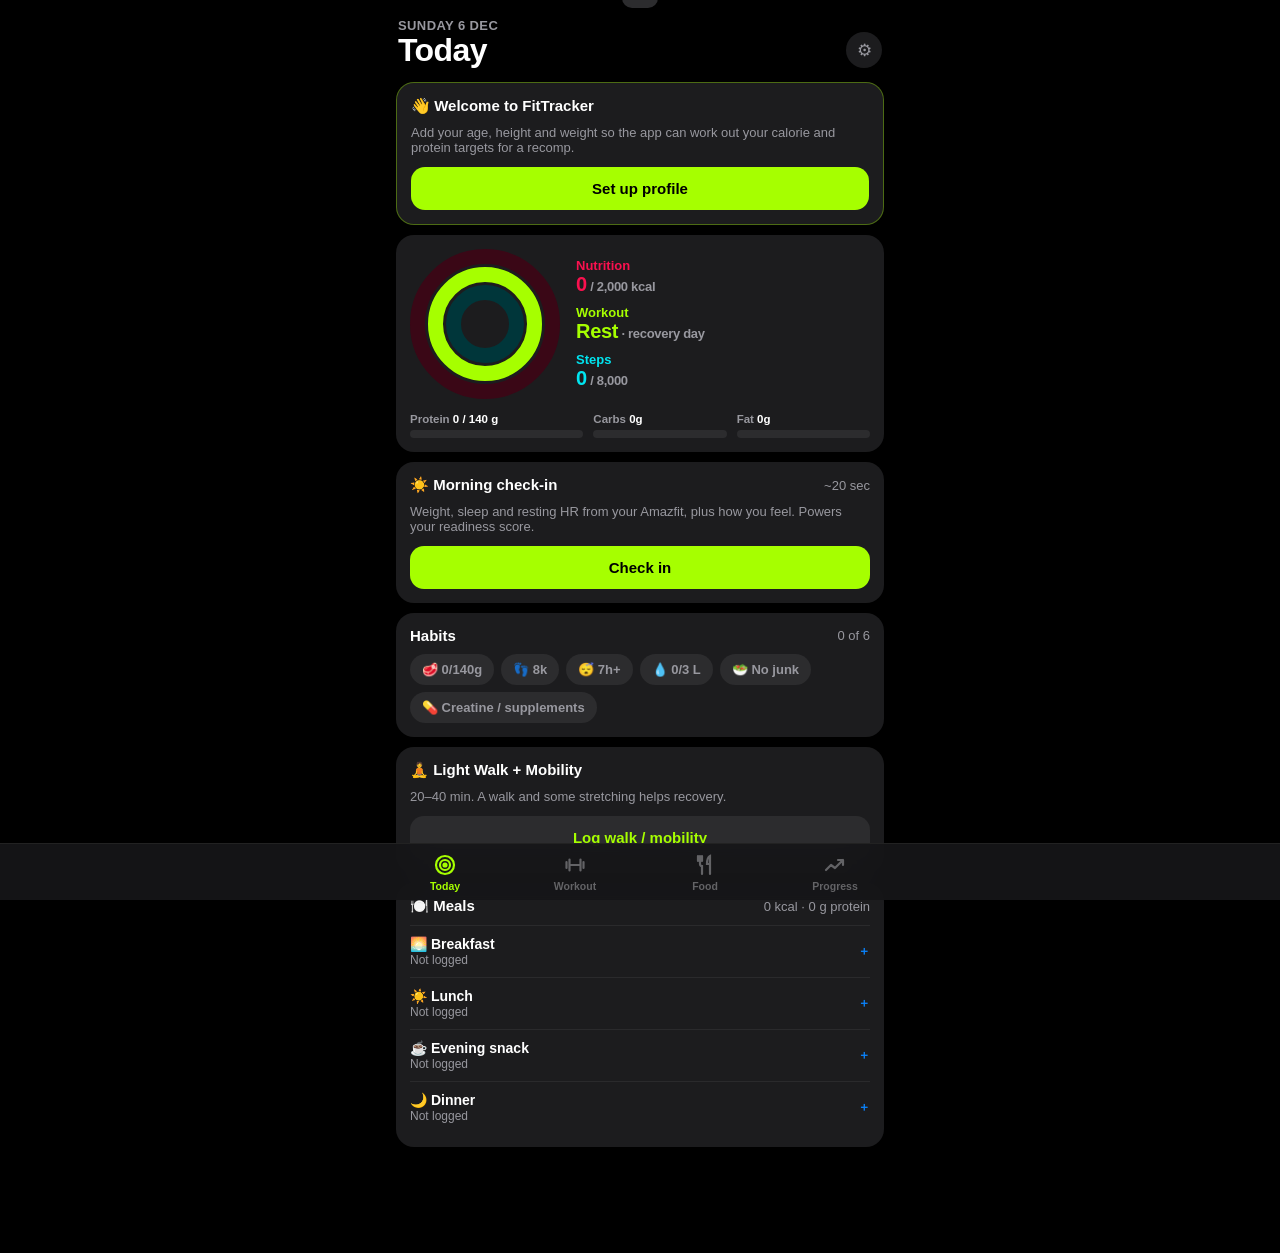
==== v2/index.html @ 28b0819d "Build FitTracker v2: dark recomp tracker under /v2/ New installable, offline-capable app (static ES " ====
<!DOCTYPE html>
<html lang="en">
<head>
<meta charset="utf-8">
<meta name="viewport" content="width=device-width, initial-scale=1, viewport-fit=cover">
<meta name="theme-color" content="#000000">
<meta name="color-scheme" content="dark">
<meta name="apple-mobile-web-app-capable" content="yes">
<meta name="mobile-web-app-capable" content="yes">
<meta name="apple-mobile-web-app-status-bar-style" content="black-translucent">
<meta name="apple-mobile-web-app-title" content="FitTracker">
<meta name="description" content="Personal recomp tracker: workouts, food, habits and weekly review.">
<title>FitTracker</title>
<link rel="manifest" href="manifest.webmanifest">
<link rel="icon" href="icons/icon.svg" type="image/svg+xml">
<link rel="apple-touch-icon" href="icons/icon-192.png">
<link rel="stylesheet" href="css/app.css">
</head>
<body>
<main class="app">
  <section class="screen" id="screen-today"></section>
  <section class="screen" id="screen-workout"></section>
  <section class="screen" id="screen-food"></section>
  <section class="screen" id="screen-progress"></section>
</main>

<div class="rest" id="rest">
  <div class="prog"></div>
  <span>⏱ Rest</span><span class="time grow">0:00</span>
  <button data-a="restAdd" data-s="-15">−15</button>
  <button data-a="restAdd" data-s="15">+15</button>
  <button data-a="restSkip">Skip</button>
</div>

<nav class="tabbar"><div class="tabbar-in">
  <button class="tab" data-a="tab" data-t="today">
    <svg viewBox="0 0 24 24" fill="none" stroke="currentColor" stroke-width="2.2"><circle cx="12" cy="12" r="9"/><circle cx="12" cy="12" r="5"/><circle cx="12" cy="12" r="1.5" fill="currentColor"/></svg>Today</button>
  <button class="tab" data-a="tab" data-t="workout">
    <svg viewBox="0 0 24 24" fill="none" stroke="currentColor" stroke-width="2.2" stroke-linecap="round"><path d="M6.5 6.5v11M17.5 6.5v11M3.5 9v6M20.5 9v6M6.5 12h11"/></svg>Workout</button>
  <button class="tab" data-a="tab" data-t="food">
    <svg viewBox="0 0 24 24" fill="none" stroke="currentColor" stroke-width="2.2" stroke-linecap="round"><path d="M7 3v8a2 2 0 0 0 2 2v8M5 3v5M9 3v5M17 21V3c-2 1-3 4-3 8h3"/></svg>Food</button>
  <button class="tab" data-a="tab" data-t="progress">
    <svg viewBox="0 0 24 24" fill="none" stroke="currentColor" stroke-width="2.2" stroke-linecap="round" stroke-linejoin="round"><path d="M3 17l5-5 4 3 8-8M15 7h5v5"/></svg>Progress</button>
</div></nav>

<div class="overlay" id="overlay"></div>
<div class="sheet" id="sheet" role="dialog" aria-modal="true">
  <div class="sheet-h"><h2 id="sheet-title"></h2><div class="row"><span id="sheet-right"></span><button class="icon-btn" data-a="closeSheet" aria-label="Close">✕</button></div></div>
  <div class="sheet-b" id="sheet-body"></div>
</div>
<div class="toast" id="toast"></div>

<script type="module" src="js/app.js"></script>
</body>
</html>
---- v2/css/app.css ----
:root {
  --bg: #000;
  --c1: #1C1C1E;
  --c2: #2C2C2E;
  --c3: #3A3A3C;
  --line: #2A2A2C;
  --t1: #FFFFFF;
  --t2: #98989F;
  --t3: #636366;
  --pink: #FA114F;
  --green: #A6FF00;
  --cyan: #00E5F0;
  --blue: #0A84FF;
  --orange: #FF9F0A;
  --yellow: #FFD60A;
  --purple: #BF5AF2;
  --red: #FF453A;
  --r: 18px;
  --safe-top: env(safe-area-inset-top, 0px);
  --safe-bot: env(safe-area-inset-bottom, 0px);
  --font: -apple-system, BlinkMacSystemFont, "SF Pro Text", "Segoe UI", Roboto, "Helvetica Neue", Arial, sans-serif;
  color-scheme: dark;
}
* { box-sizing: border-box; margin: 0; padding: 0; -webkit-tap-highlight-color: transparent; }
html, body { background: var(--bg); }
body {
  font-family: var(--font);
  color: var(--t1);
  font-size: 15px;
  -webkit-font-smoothing: antialiased;
  min-height: 100dvh;
  overflow-x: hidden;
}
button { font: inherit; color: inherit; background: none; border: none; cursor: pointer; }
input, select, textarea { font: inherit; color: var(--t1); }
input[type=number] { -moz-appearance: textfield; }
input::-webkit-outer-spin-button, input::-webkit-inner-spin-button { -webkit-appearance: none; margin: 0; }

.app { max-width: 520px; margin: 0 auto; padding: calc(var(--safe-top) + 10px) 16px calc(96px + var(--safe-bot)); }
.screen { display: none; }
.screen.active { display: block; animation: fade .18s ease; }
#screen-workout { padding-bottom: 70px; }
@keyframes fade { from { opacity: 0; transform: translateY(4px); } to { opacity: 1; transform: none; } }

/* ── header ── */
.top { display: flex; justify-content: space-between; align-items: flex-end; margin: 8px 2px 14px; gap: 10px; }
.eyebrow { font-size: 13px; color: var(--t2); font-weight: 600; text-transform: uppercase; letter-spacing: .4px; }
.title { font-size: 32px; font-weight: 800; letter-spacing: -.6px; line-height: 1.1; }
.icon-btn { width: 36px; height: 36px; border-radius: 50%; background: var(--c1); display: inline-flex; align-items: center; justify-content: center; color: var(--t2); font-size: 17px; flex-shrink: 0; }
.datenav { display: inline-flex; align-items: center; gap: 4px; }
.datenav button { color: var(--t2); font-size: 18px; padding: 0 6px; }

/* ── cards ── */
.card { background: var(--c1); border-radius: var(--r); padding: 14px; margin-bottom: 10px; }
.ch { font-size: 15px; font-weight: 700; margin-bottom: 10px; display: flex; justify-content: space-between; align-items: center; gap: 8px; }
.ch small, .muted { font-size: 13px; color: var(--t2); font-weight: 500; }
.dim { color: var(--t3); }
.sec-title { font-size: 20px; font-weight: 800; margin: 18px 2px 10px; letter-spacing: -.3px; }
.row { display: flex; align-items: center; gap: 10px; }
.between { justify-content: space-between; }
.grow { flex: 1; min-width: 0; }
.big { font-size: 40px; font-weight: 800; letter-spacing: -1px; line-height: 1; }
.num { font-variant-numeric: tabular-nums; }
.hr { height: 1px; background: var(--line); margin: 10px 0; }
.empty { color: var(--t3); font-size: 13.5px; text-align: center; padding: 14px 0; }

/* ── buttons ── */
.btn { display: block; width: 100%; background: var(--green); color: #000; font-weight: 800; font-size: 15px; border-radius: 14px; padding: 13px; text-align: center; }
.btn.ghost { background: var(--c2); color: var(--green); }
.btn.dark { background: var(--c2); color: var(--t1); }
.btn.danger { background: rgba(255,69,58,.15); color: var(--red); }
.btn.sm { display: inline-block; width: auto; padding: 8px 14px; font-size: 13.5px; border-radius: 100px; }
.btn:active { opacity: .75; }
.link { color: var(--green); font-weight: 700; font-size: 13.5px; }
.link.blue { color: var(--blue); }
.link.red { color: var(--red); }
.btn-row { display: flex; gap: 8px; }
.btn-row > * { flex: 1; }

/* ── chips ── */
.chips { display: flex; flex-wrap: wrap; gap: 7px; }
.chip { padding: 8px 12px; border-radius: 100px; background: var(--c2); font-size: 13px; font-weight: 600; color: var(--t2); white-space: nowrap; }
.chip.on { background: rgba(166,255,0,.14); color: var(--green); }
.chip.sel { background: var(--t1); color: #000; }
.chips.scroll { flex-wrap: nowrap; overflow-x: auto; scrollbar-width: none; margin: 0 -16px; padding: 0 16px; }
.chips.scroll::-webkit-scrollbar { display: none; }

/* ── tab bar ── */
.tabbar {
  position: fixed; left: 0; right: 0; bottom: 0; z-index: 50;
  background: rgba(22,22,24,.92); border-top: 1px solid #222;
  backdrop-filter: blur(20px) saturate(1.6); -webkit-backdrop-filter: blur(20px) saturate(1.6);
  padding-bottom: var(--safe-bot);
}
.tabbar-in { max-width: 520px; margin: 0 auto; display: flex; }
.tab { flex: 1; display: flex; flex-direction: column; align-items: center; gap: 3px; font-size: 10.5px; color: var(--t3); font-weight: 600; padding: 9px 0 8px; }
.tab svg { width: 24px; height: 24px; }
.tab.on { color: var(--green); }

/* ── rings ── */
.rings { display: flex; align-items: center; gap: 16px; }
.rings svg { flex-shrink: 0; }
.rings svg circle { transition: stroke-dasharray .6s cubic-bezier(.3,.7,.2,1); }
.leg > div { margin-bottom: 9px; }
.leg > div:last-child { margin-bottom: 0; }
.leg .l { font-size: 13px; font-weight: 600; }
.leg .v { font-size: 20px; font-weight: 800; letter-spacing: -.3px; }
.leg .v span { font-size: 13px; color: var(--t2); font-weight: 600; }

/* ── stats ── */
.mini { display: flex; gap: 14px; flex-wrap: wrap; margin-top: 4px; }
.mini div { font-size: 11.5px; color: var(--t2); }
.mini b { display: block; color: var(--t1); font-size: 14px; }
.grid3 { display: grid; grid-template-columns: repeat(3, 1fr); gap: 8px; margin-bottom: 10px; }
.grid2 { display: grid; grid-template-columns: repeat(2, 1fr); gap: 8px; }
.st { background: var(--c1); border-radius: 14px; padding: 10px; }
.card .st { background: var(--c2); }
.st .l { font-size: 11px; color: var(--t2); font-weight: 600; }
.st .v { font-size: 19px; font-weight: 800; margin-top: 3px; letter-spacing: -.3px; }
.bar { height: 8px; background: var(--c2); border-radius: 10px; overflow: hidden; margin-top: 5px; }
.bar i { display: block; height: 100%; border-radius: 10px; transition: width .5s; }
.macros { display: grid; grid-template-columns: 1.3fr 1fr 1fr; gap: 10px; margin-top: 12px; }
.macros .n { font-size: 11.5px; color: var(--t2); font-weight: 600; }
.macros .n b { color: var(--t1); }

.c-pink { color: var(--pink); } .c-green { color: var(--green); } .c-cyan { color: var(--cyan); }
.c-blue { color: var(--blue); } .c-orange { color: var(--orange); } .c-yellow { color: var(--yellow); }
.c-red { color: var(--red); } .c-purple { color: var(--purple); }

/* ── list rows ── */
.li { display: flex; align-items: center; gap: 10px; padding: 10px 0; border-top: 1px solid var(--line); }
.li:first-child { border-top: none; }
.card .ch + .li { border-top: 1px solid var(--line); }
.li .t { font-size: 14px; font-weight: 600; }
.li .s { font-size: 12px; color: var(--t2); margin-top: 1px; }
.li .k { text-align: right; font-weight: 700; font-size: 14px; white-space: nowrap; }
.li .k span { display: block; color: var(--blue); font-weight: 600; font-size: 12px; }
.li.tap:active { opacity: .6; }
.badge { display: inline-block; font-size: 10.5px; font-weight: 800; border-radius: 6px; padding: 2px 6px; vertical-align: middle; }
.badge.pr { background: var(--orange); color: #000; }
.badge.junk { background: rgba(255,69,58,.18); color: var(--red); }
.badge.prot { background: rgba(10,132,255,.18); color: var(--blue); }
.daybadge { width: 44px; text-align: center; padding: 6px 0; border-radius: 10px; font-size: 11px; font-weight: 800; background: var(--c2); color: var(--t2); flex-shrink: 0; }
.daybadge.today { background: var(--green); color: #000; }
.check { width: 22px; height: 22px; border-radius: 50%; border: 2px solid var(--c3); display: inline-flex; align-items: center; justify-content: center; font-size: 12px; flex-shrink: 0; }
.check.on { background: var(--green); border-color: var(--green); color: #000; font-weight: 900; }

/* ── workout session ── */
.sess-top { display: flex; justify-content: space-between; align-items: center; margin: 8px 2px 12px; }
.exn { font-size: 16px; font-weight: 800; color: var(--cyan); }
.sets { width: 100%; border-collapse: collapse; margin-top: 8px; font-size: 13.5px; }
.sets th { font-size: 11px; color: var(--t3); font-weight: 700; text-align: center; padding: 4px 0; }
.sets td { text-align: center; padding: 4px 2px; }
.sets td.p { color: var(--t3); font-size: 12px; }
.sets td.n { color: var(--t2); font-weight: 700; width: 28px; }
.sets input { width: 58px; background: var(--c2); border: none; border-radius: 8px; padding: 7px 0; font-weight: 700; text-align: center; outline: none; font-size: 15px; }
.sets input:focus { box-shadow: 0 0 0 2px var(--cyan); }
.sets input::placeholder { color: var(--t3); }
.tick { width: 34px; height: 30px; border-radius: 8px; background: var(--c2); display: inline-flex; align-items: center; justify-content: center; font-size: 14px; color: var(--t3); font-weight: 900; }
tr.done td { background: rgba(166,255,0,.07); }
tr.done .tick { background: var(--green); color: #000; }
tr.done input { background: transparent; }
.rm-set { color: var(--t3); font-size: 16px; width: 22px; }
.hint { margin-top: 8px; font-size: 12.5px; color: var(--yellow); background: rgba(255,214,10,.1); border-radius: 10px; padding: 8px 10px; }
.note { margin-top: 8px; font-size: 12.5px; color: var(--t2); background: var(--c2); border-radius: 10px; padding: 8px 10px; }

/* ── rest timer ── */
.rest {
  position: fixed; left: 50%; transform: translateX(-50%); z-index: 60;
  bottom: calc(70px + var(--safe-bot)); width: calc(100% - 32px); max-width: 488px;
  background: #0c2a2c; border: 1px solid rgba(0,229,240,.45); color: var(--cyan);
  border-radius: 16px; padding: 12px 14px; display: none; align-items: center; gap: 12px;
  font-weight: 700; font-size: 15px; box-shadow: 0 10px 30px rgba(0,0,0,.5); overflow: hidden;
}
.rest.show { display: flex; }
.rest .prog { position: absolute; left: 0; top: 0; bottom: 0; background: rgba(0,229,240,.14); transition: width .25s linear; }
.rest > *:not(.prog) { position: relative; }
.rest .time { font-size: 20px; font-variant-numeric: tabular-nums; }
.rest button { color: var(--t1); background: rgba(255,255,255,.1); border-radius: 100px; padding: 6px 11px; font-size: 13px; font-weight: 700; }

/* ── forms ── */
.field { margin-bottom: 12px; }
.field label, .lbl { display: block; font-size: 12px; font-weight: 700; color: var(--t2); margin-bottom: 6px; }
.inp, .field input, .field select, .field textarea {
  width: 100%; background: var(--c2); border: 1px solid transparent; border-radius: 12px; padding: 11px 12px; outline: none; font-size: 15px;
}
.inp:focus, .field input:focus, .field select:focus, .field textarea:focus { border-color: var(--green); }
.unit-wrap { position: relative; }
.unit-wrap span { position: absolute; right: 12px; top: 50%; transform: translateY(-50%); color: var(--t3); font-size: 13px; font-weight: 600; pointer-events: none; }
.seg { display: flex; background: var(--c1); border-radius: 10px; padding: 3px; margin-bottom: 12px; }
.card .seg, .sheet .seg { background: var(--c2); }
.seg button { flex: 1; text-align: center; font-size: 13px; font-weight: 600; padding: 7px 4px; color: var(--t2); border-radius: 8px; }
.seg button.on { background: var(--c3); color: var(--t1); }
.scale { display: flex; gap: 6px; }
.scale button { flex: 1; background: var(--c2); border-radius: 10px; padding: 10px 0; font-size: 17px; }
.scale button.on { background: var(--green); color: #000; font-weight: 800; }
.stepper { display: flex; align-items: center; gap: 10px; }
.stepper button { width: 44px; height: 44px; border-radius: 12px; background: var(--c2); font-size: 22px; font-weight: 700; color: var(--green); }
.stepper .val { flex: 1; text-align: center; font-size: 24px; font-weight: 800; }
.search { width: 100%; background: var(--c1); border: none; border-radius: 12px; padding: 11px 12px; font-size: 15px; outline: none; margin-bottom: 10px; }
.sheet .search { background: var(--c2); }

/* ── sheet / modal ── */
.overlay { position: fixed; inset: 0; background: rgba(0,0,0,.6); z-index: 90; display: none; }
.overlay.show { display: block; animation: fadeIn .2s; }
@keyframes fadeIn { from { opacity: 0; } }
.sheet {
  position: fixed; left: 0; right: 0; bottom: 0; z-index: 100; max-width: 520px; margin: 0 auto;
  background: #141416; border-radius: 22px 22px 0 0; max-height: 92dvh; display: none; flex-direction: column;
  padding-bottom: var(--safe-bot);
}
.sheet.show { display: flex; animation: up .25s cubic-bezier(.2,.8,.2,1); }
@keyframes up { from { transform: translateY(40%); opacity: .4; } }
.sheet-h { display: flex; align-items: center; justify-content: space-between; padding: 16px 16px 10px; gap: 10px; }
.sheet-h h2 { font-size: 19px; font-weight: 800; letter-spacing: -.3px; }
.sheet-b { overflow-y: auto; padding: 4px 16px 20px; -webkit-overflow-scrolling: touch; }
.sheet .card { background: var(--c1); }

/* ── toast ── */
.toast {
  position: fixed; top: calc(var(--safe-top) + 12px); left: 50%; transform: translateX(-50%) translateY(-120%);
  background: #2C2C2E; color: var(--t1); border-radius: 100px; padding: 10px 18px; font-size: 14px; font-weight: 700;
  z-index: 200; transition: transform .3s cubic-bezier(.2,.8,.2,1); box-shadow: 0 10px 30px rgba(0,0,0,.5); max-width: 90%; text-align: center;
}
.toast.show { transform: translateX(-50%) translateY(0); }

/* ── charts ── */
.chart { width: 100%; height: auto; display: block; }
.chart text { fill: var(--t3); font-size: 10px; font-family: var(--font); }
.heat { display: grid; grid-template-columns: repeat(14, 1fr); gap: 3px; }
.heat i { aspect-ratio: 1; border-radius: 3px; background: var(--c2); }
.heat i.on { background: var(--green); }
.heat i.fut { background: transparent; }

.tip { background: rgba(10,132,255,.12); border: 1px solid rgba(10,132,255,.35); border-radius: 14px; padding: 11px 12px; font-size: 13.5px; line-height: 1.45; margin-bottom: 8px; }
.tip b { color: var(--blue); }
.tip.good { background: rgba(166,255,0,.08); border-color: rgba(166,255,0,.3); }
.tip.good b { color: var(--green); }
.tip.warn { background: rgba(255,159,10,.1); border-color: rgba(255,159,10,.35); }
.tip.warn b { color: var(--orange); }
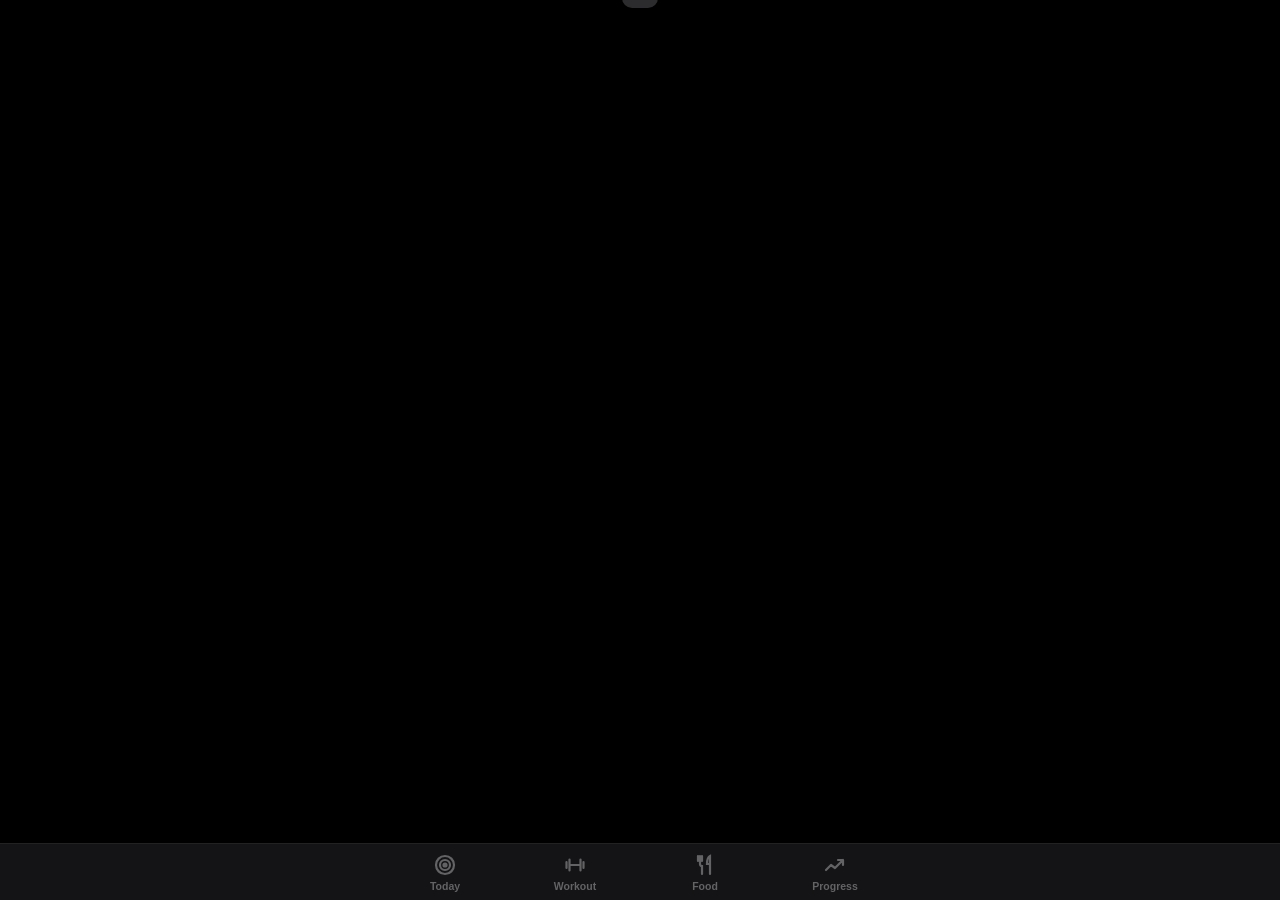
==== commit e2e2df70: "Make FitTracker v2 the main page - Move the v2 app (index, manifest, service worker, css, js, data, " ====
--- a/v2/index.html
+++ b/v2/index.html
@@ -2,54 +2,23 @@
 <html lang="en">
 <head>
 <meta charset="utf-8">
-<meta name="viewport" content="width=device-width, initial-scale=1, viewport-fit=cover">
-<meta name="theme-color" content="#000000">
-<meta name="color-scheme" content="dark">
-<meta name="apple-mobile-web-app-capable" content="yes">
-<meta name="mobile-web-app-capable" content="yes">
-<meta name="apple-mobile-web-app-status-bar-style" content="black-translucent">
-<meta name="apple-mobile-web-app-title" content="FitTracker">
-<meta name="description" content="Personal recomp tracker: workouts, food, habits and weekly review.">
-<title>FitTracker</title>
-<link rel="manifest" href="manifest.webmanifest">
-<link rel="icon" href="icons/icon.svg" type="image/svg+xml">
-<link rel="apple-touch-icon" href="icons/icon-192.png">
-<link rel="stylesheet" href="css/app.css">
+<meta name="viewport" content="width=device-width, initial-scale=1">
+<meta http-equiv="refresh" content="0; url=../">
+<title>FitTracker has moved</title>
+<style>body{background:#000;color:#98989F;font-family:-apple-system,sans-serif;text-align:center;padding:80px 20px}a{color:#A6FF00}</style>
 </head>
 <body>
-<main class="app">
-  <section class="screen" id="screen-today"></section>
-  <section class="screen" id="screen-workout"></section>
-  <section class="screen" id="screen-food"></section>
-  <section class="screen" id="screen-progress"></section>
-</main>
-
-<div class="rest" id="rest">
-  <div class="prog"></div>
-  <span>⏱ Rest</span><span class="time grow">0:00</span>
-  <button data-a="restAdd" data-s="-15">−15</button>
-  <button data-a="restAdd" data-s="15">+15</button>
-  <button data-a="restSkip">Skip</button>
-</div>
-
-<nav class="tabbar"><div class="tabbar-in">
-  <button class="tab" data-a="tab" data-t="today">
-    <svg viewBox="0 0 24 24" fill="none" stroke="currentColor" stroke-width="2.2"><circle cx="12" cy="12" r="9"/><circle cx="12" cy="12" r="5"/><circle cx="12" cy="12" r="1.5" fill="currentColor"/></svg>Today</button>
-  <button class="tab" data-a="tab" data-t="workout">
-    <svg viewBox="0 0 24 24" fill="none" stroke="currentColor" stroke-width="2.2" stroke-linecap="round"><path d="M6.5 6.5v11M17.5 6.5v11M3.5 9v6M20.5 9v6M6.5 12h11"/></svg>Workout</button>
-  <button class="tab" data-a="tab" data-t="food">
-    <svg viewBox="0 0 24 24" fill="none" stroke="currentColor" stroke-width="2.2" stroke-linecap="round"><path d="M7 3v8a2 2 0 0 0 2 2v8M5 3v5M9 3v5M17 21V3c-2 1-3 4-3 8h3"/></svg>Food</button>
-  <button class="tab" data-a="tab" data-t="progress">
-    <svg viewBox="0 0 24 24" fill="none" stroke="currentColor" stroke-width="2.2" stroke-linecap="round" stroke-linejoin="round"><path d="M3 17l5-5 4 3 8-8M15 7h5v5"/></svg>Progress</button>
-</div></nav>
-
-<div class="overlay" id="overlay"></div>
-<div class="sheet" id="sheet" role="dialog" aria-modal="true">
-  <div class="sheet-h"><h2 id="sheet-title"></h2><div class="row"><span id="sheet-right"></span><button class="icon-btn" data-a="closeSheet" aria-label="Close">✕</button></div></div>
-  <div class="sheet-b" id="sheet-body"></div>
-</div>
-<div class="toast" id="toast"></div>
-
-<script type="module" src="js/app.js"></script>
+<p>FitTracker now lives at the main address.</p>
+<p><a href="../">Open FitTracker</a></p>
+<script>
+// The app moved from /v2/ to the site root. Your data is stored per site, so it carries over.
+if ('serviceWorker' in navigator) {
+  navigator.serviceWorker.getRegistrations()
+    .then(rs => Promise.all(rs.filter(r => r.scope.endsWith('/v2/')).map(r => r.unregister())))
+    .finally(() => location.replace('../'));
+} else {
+  location.replace('../');
+}
+</script>
 </body>
 </html>
